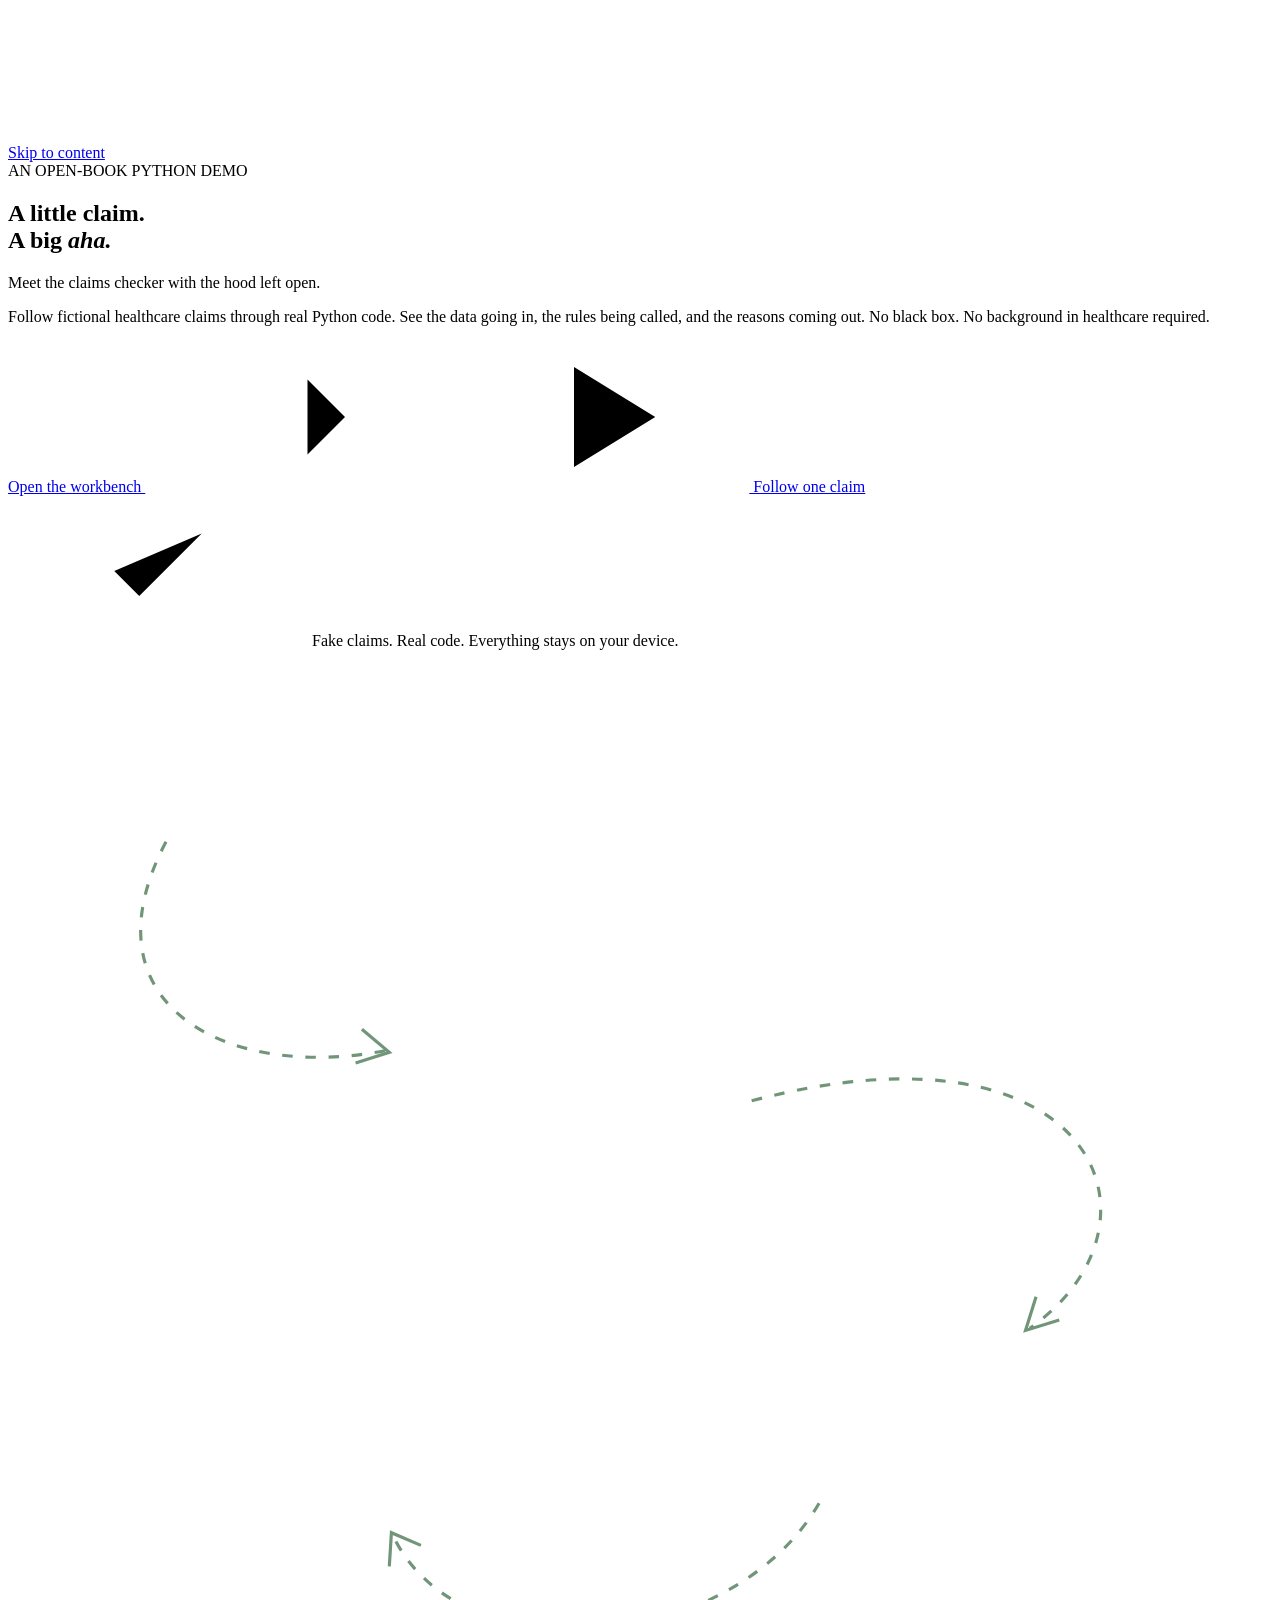
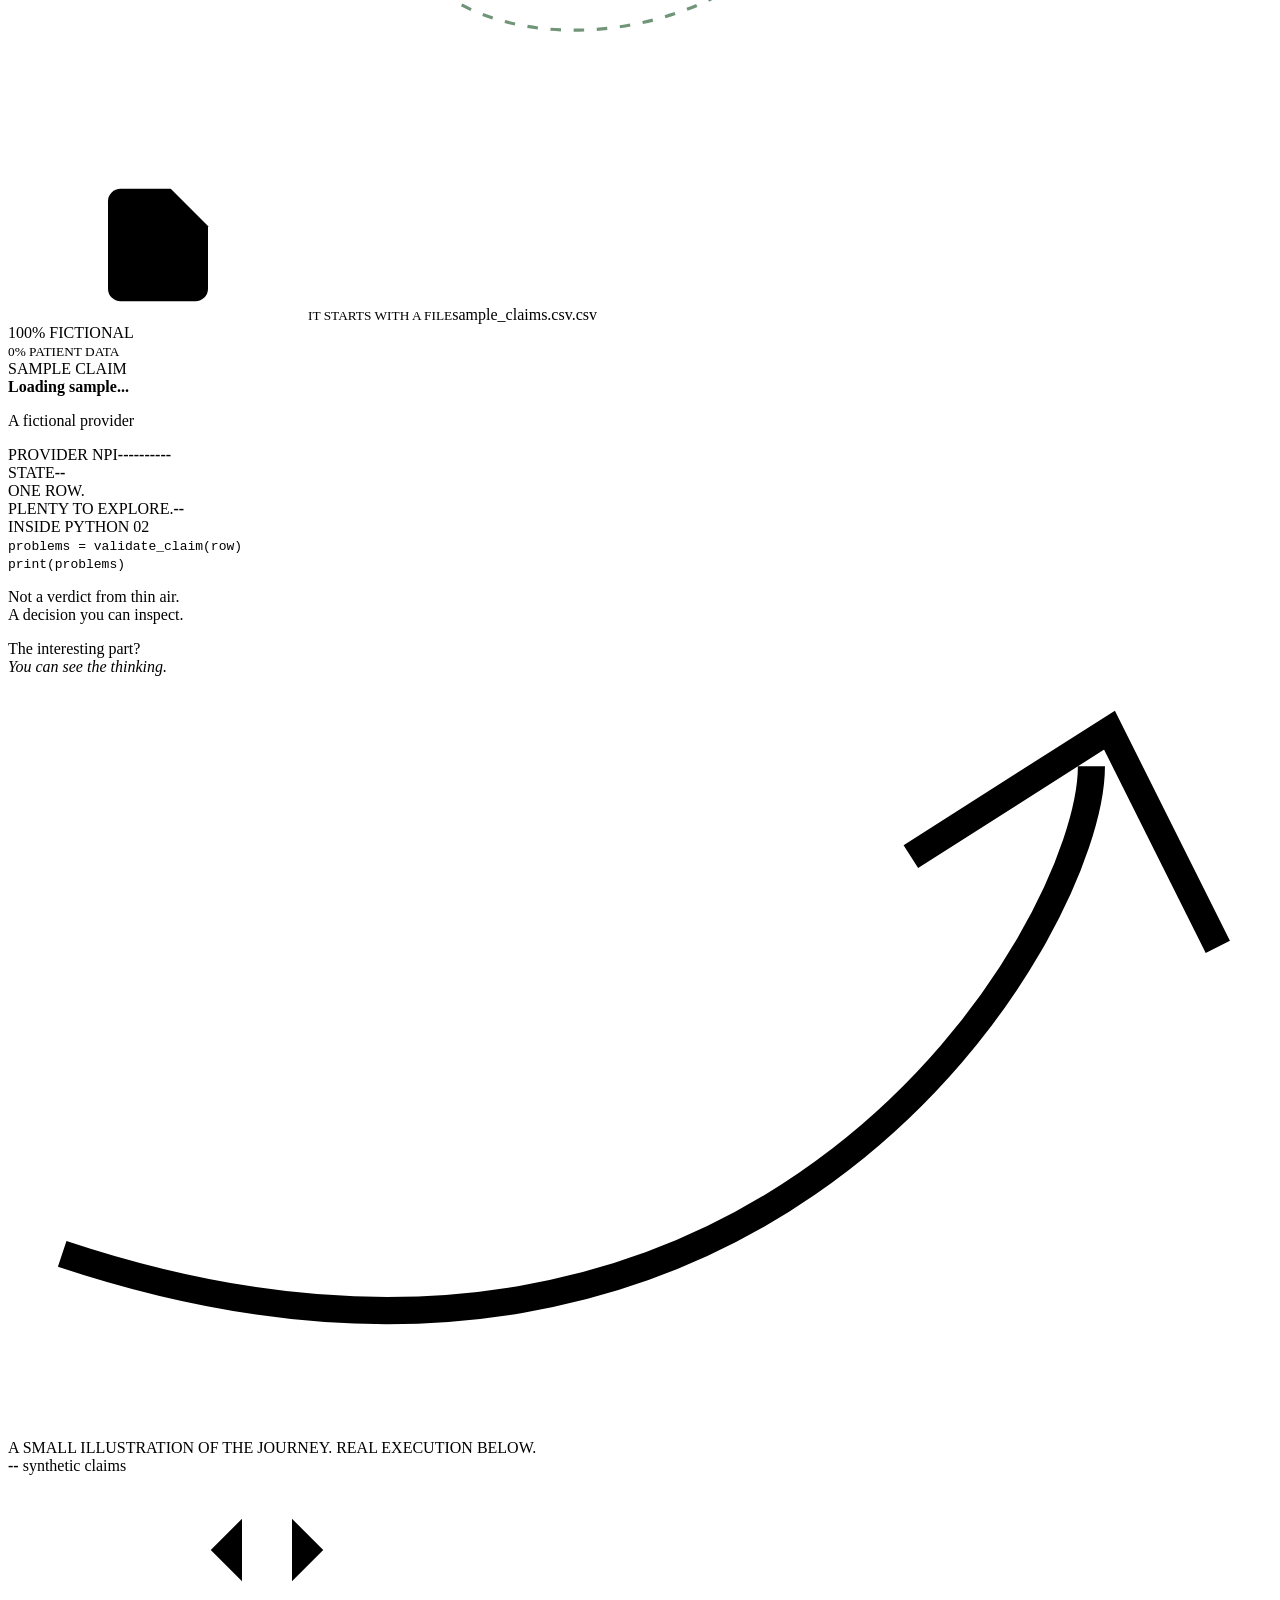
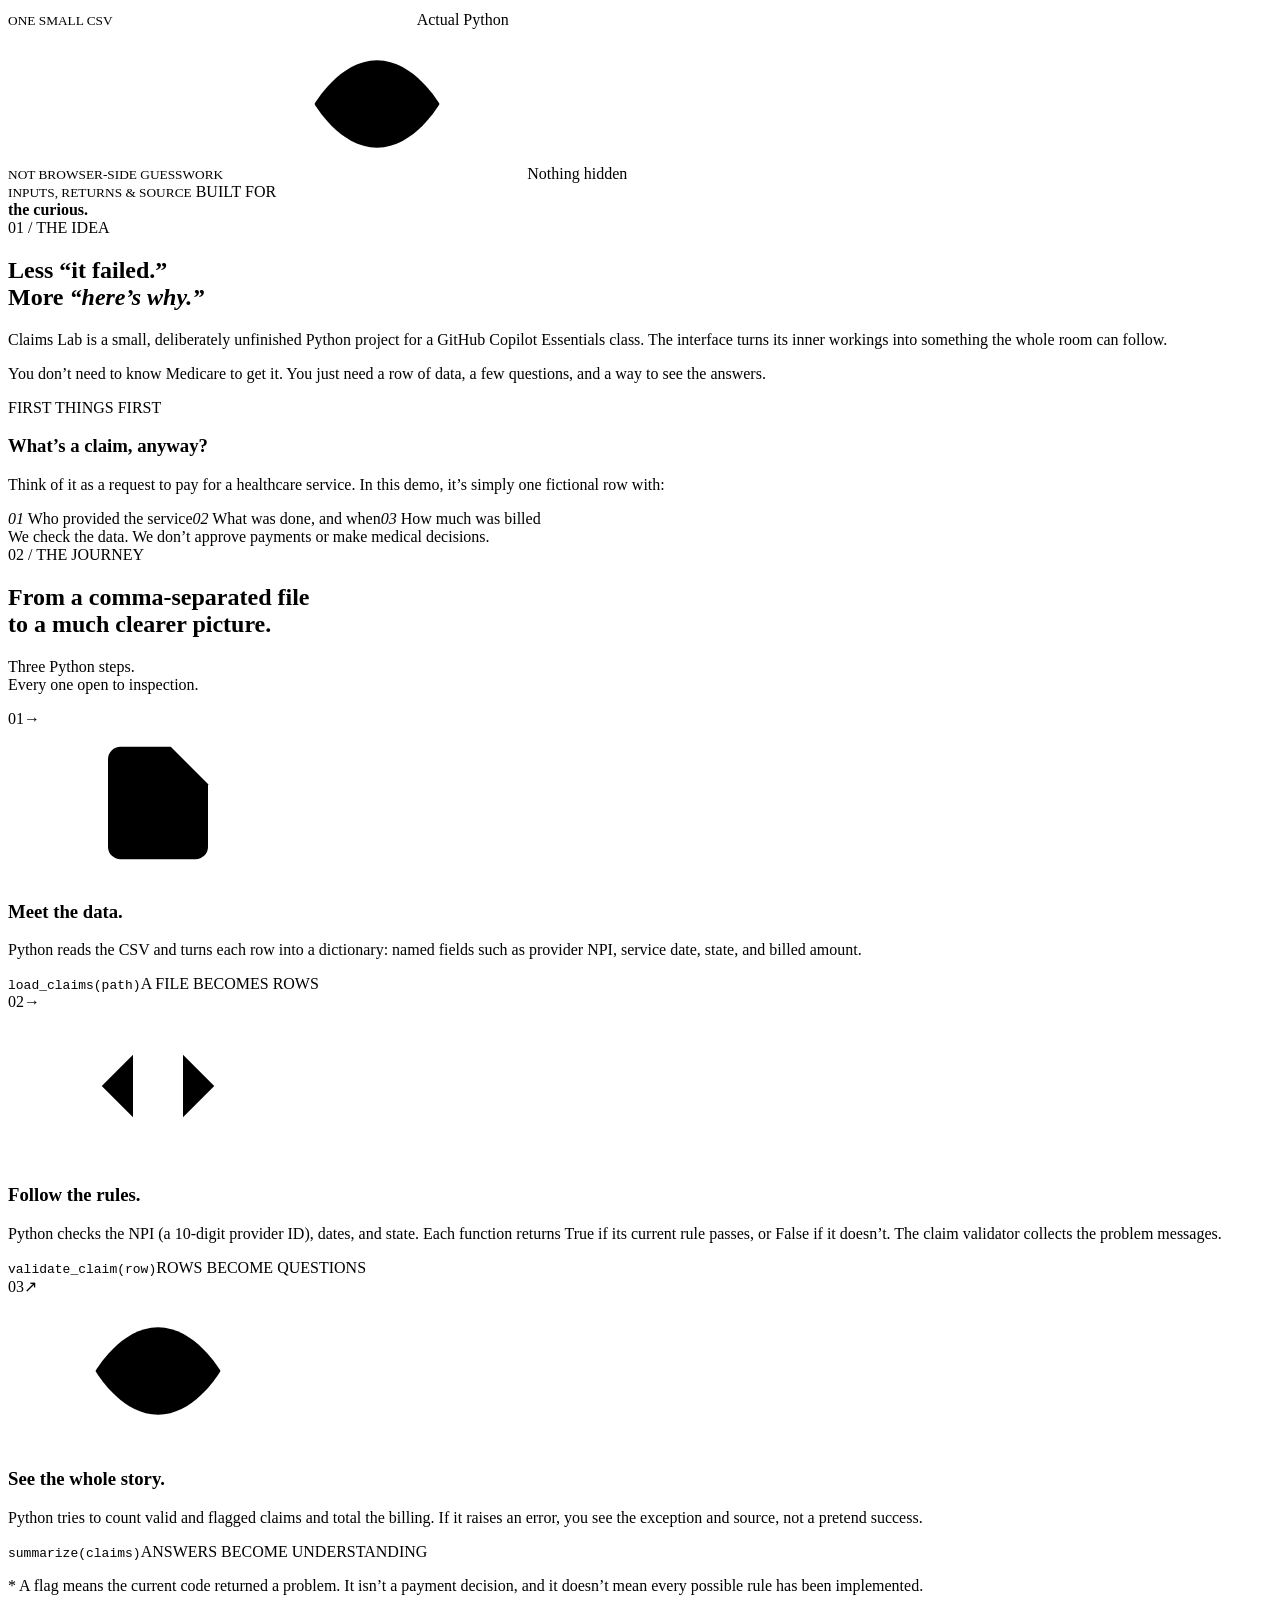
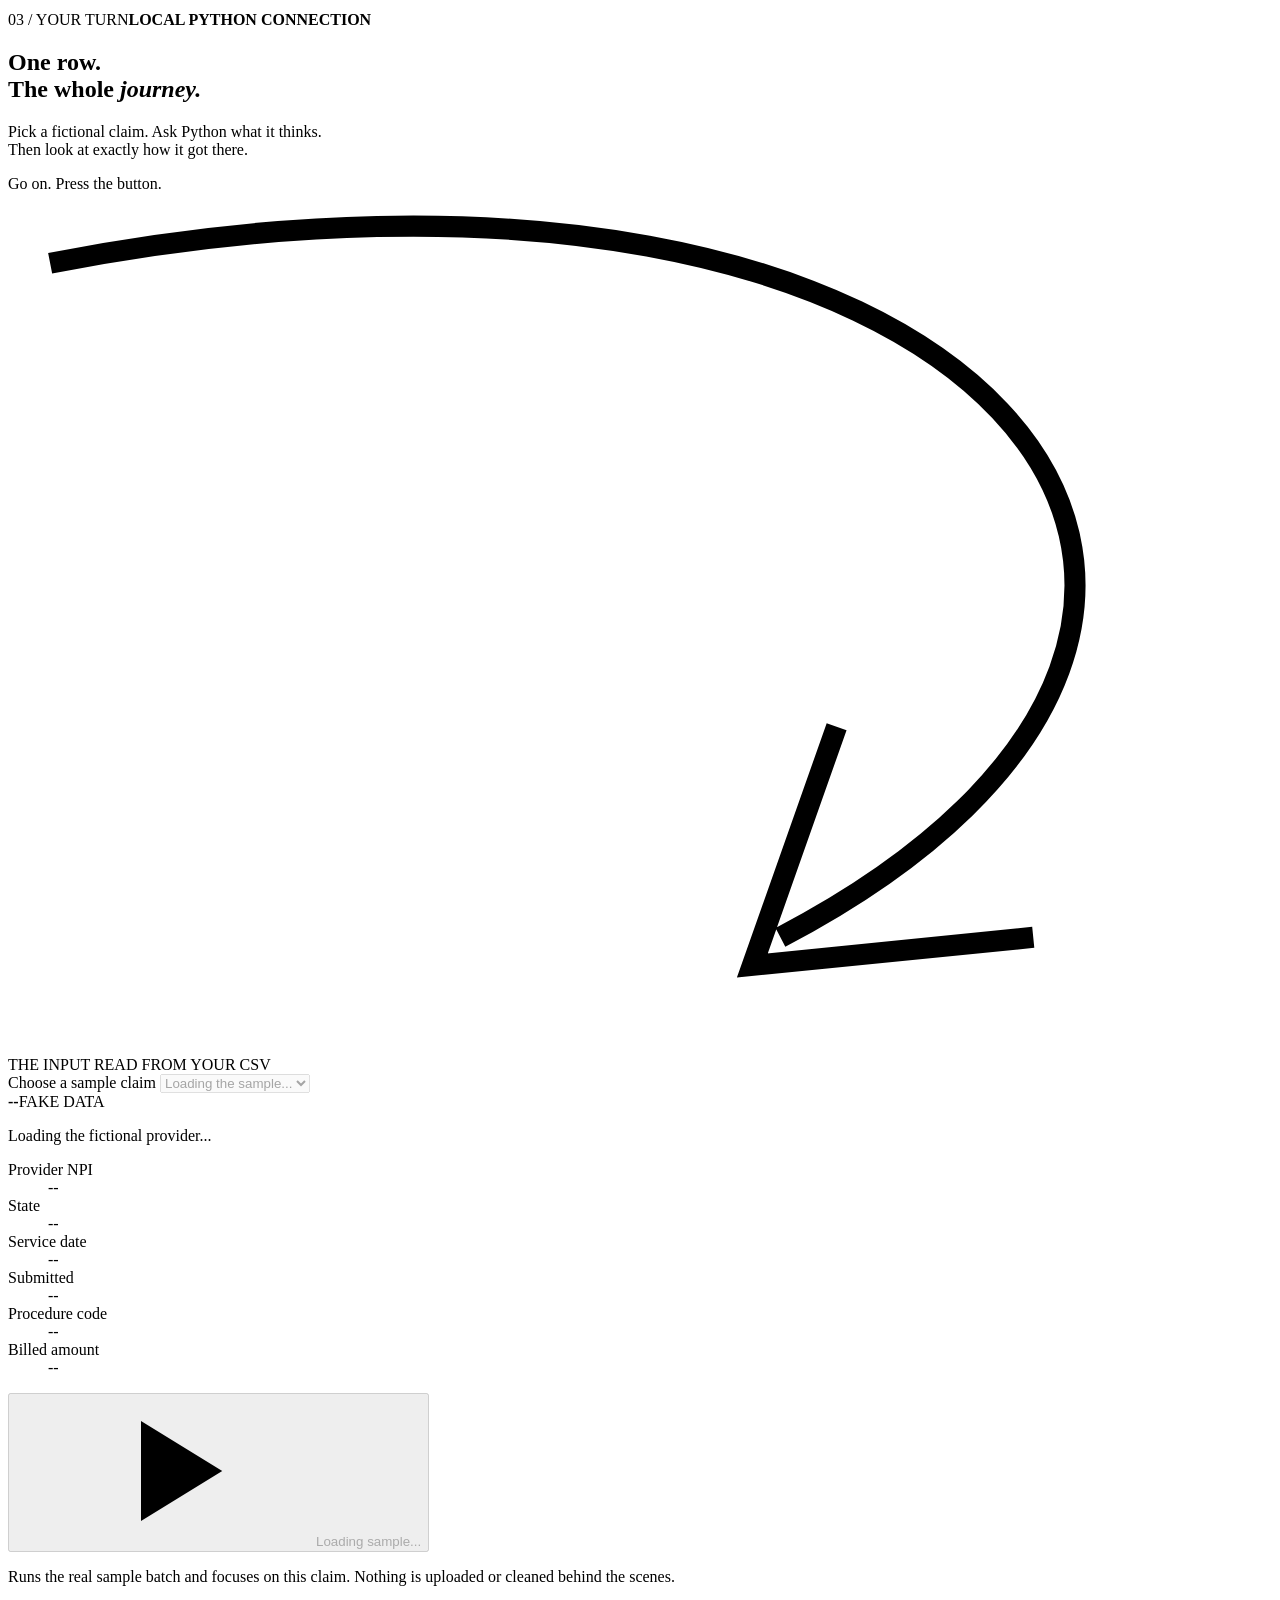
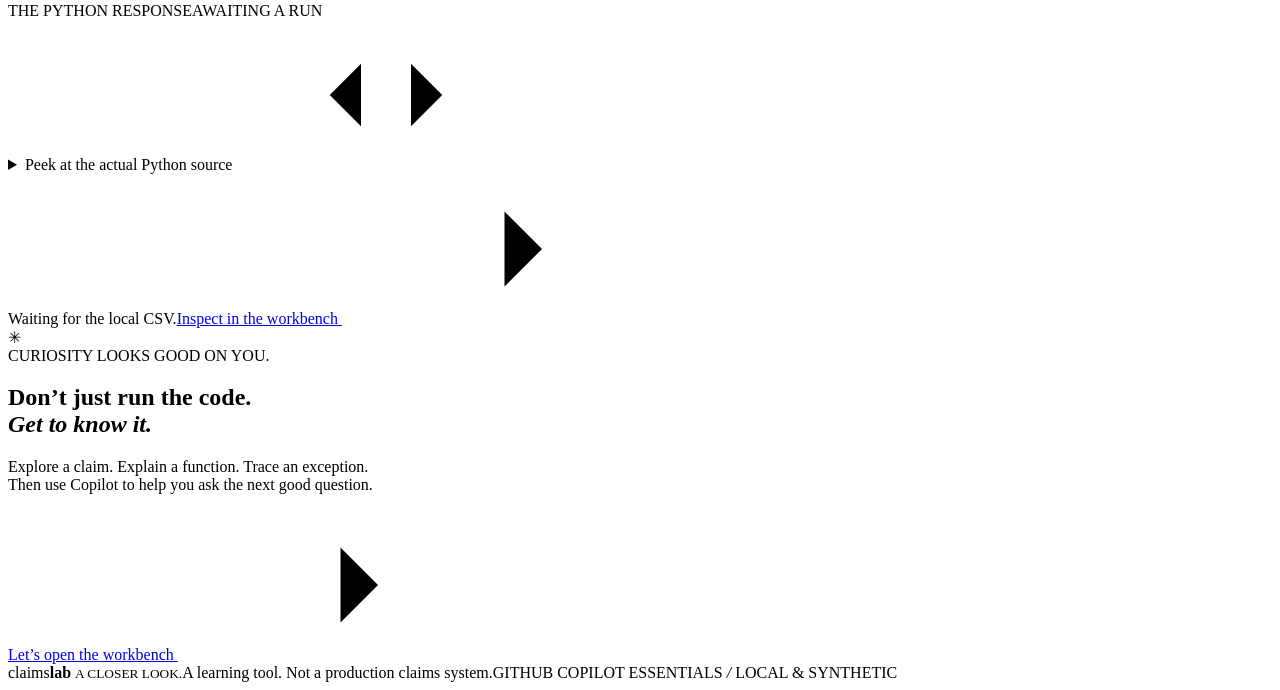
==== claims-checker/web/home.html @ 51cdf090 "Add Claims Lab Copilot Essentials training project Include the synthetic dataset, Python CLI, local " ====
<!doctype html>
<html lang="en">
<head>
  <meta charset="utf-8">
  <meta name="viewport" content="width=device-width, initial-scale=1">
  <meta name="theme-color" content="#183c34">
  <meta name="description" content="An open-book Python claims checker. Meet the fictional data, follow the actual code, and understand every flag.">
  <title>Claims Lab | A little claim. A big aha.</title>
  <link rel="icon" href="data:image/svg+xml,%3Csvg xmlns='http://www.w3.org/2000/svg' viewBox='0 0 32 32'%3E%3Crect width='32' height='32' rx='8' fill='%23153d3b'/%3E%3Cpath d='M9 10h14v4H9zm0 8h6v4H9zm10 0h4v4h-4z' fill='%239aebc4'/%3E%3C/svg%3E">
  <script src="/ui.js"></script>
  <link rel="stylesheet" href="/styles.css">
  <link rel="stylesheet" href="/home.css">
  <script src="/home.js" type="module"></script>
</head>
<body class="home-page">
  <a class="skip-link" href="#home-content">Skip to content</a>
  <svg class="icon-library" xmlns="http://www.w3.org/2000/svg" aria-hidden="true">
    <symbol id="h-arrow" viewBox="0 0 24 24"><path d="M4 12h16m-6-6 6 6-6 6"/></symbol>
    <symbol id="h-diagonal" viewBox="0 0 24 24"><path d="M5 19 19 5M5 5h14v14"/></symbol>
    <symbol id="h-file" viewBox="0 0 24 24"><path d="M14 3H6a2 2 0 0 0-2 2v14a2 2 0 0 0 2 2h12a2 2 0 0 0 2-2V9z"/><path d="M14 3v6h6M8 13h8M8 17h5"/></symbol>
    <symbol id="h-code" viewBox="0 0 24 24"><path d="m8 7-5 5 5 5m8-10 5 5-5 5m-3-13-2 19"/></symbol>
    <symbol id="h-check" viewBox="0 0 24 24"><path d="m5 12 4 4L19 6"/></symbol>
    <symbol id="h-play" viewBox="0 0 24 24"><path d="m8 4 13 8-13 8z"/></symbol>
    <symbol id="h-eye" viewBox="0 0 24 24"><path d="M2 12s4-7 10-7 10 7 10 7-4 7-10 7-10-7-10-7z"/><circle cx="12" cy="12" r="3"/></symbol>
  </svg>

  <!-- SITE_HEADER -->

  <main id="home-content" tabindex="-1">
    <section class="home-hero home-container" aria-labelledby="homeTitle">
      <div class="home-hero-copy">
        <div class="home-kicker"><span></span> AN OPEN-BOOK PYTHON DEMO</div>
        <h1 id="homeTitle">A little claim.<br>A big <em>aha.</em></h1>
        <p class="home-intro">Meet the claims checker with the hood left open.</p>
        <p class="home-description">Follow fictional healthcare claims through real Python code.
          See the data going in, the rules being called, and the reasons coming out.
          No black box. No background in healthcare required.</p>
        <div class="home-hero-actions">
          <a class="home-button home-button-dark" href="/lab" data-workbench-link>Open the workbench <svg class="icon" aria-hidden="true"><use href="#h-arrow"/></svg></a>
          <a class="home-text-link" href="#live-example"><span class="home-play-circle"><svg class="icon" aria-hidden="true"><use href="#h-play"/></svg></span> Follow one claim</a>
        </div>
        <div class="home-reassurance"><span class="home-small-check"><svg class="icon" aria-hidden="true"><use href="#h-check"/></svg></span> Fake claims. Real code. Everything stays on your device.</div>
      </div>

      <div class="hero-art" role="img" aria-label="Illustrated flow: a row from the sample CSV goes into Python and becomes an inspectable result.">
        <div class="art-orbit orbit-one"></div>
        <div class="art-orbit orbit-two"></div>
        <svg class="art-connectors" viewBox="0 0 600 530" fill="none" aria-hidden="true">
          <path d="M75 91C34 169 105 205 180 190M353 214C516 171 556 272 485 322M385 405C344 476 216 488 183 421" stroke="#719578" stroke-width="1.5" stroke-dasharray="5 6"/>
          <path d="m168 180 13 11-16 5m323 111-5 16 16-5M196 425l-14-6-1 16" stroke="#719578" stroke-width="1.5"/>
        </svg>
        <div class="art-file"><svg class="icon" aria-hidden="true"><use href="#h-file"/></svg><span><small>IT STARTS WITH A FILE</small>sample_claims.csv</span><span class="file-corner">.csv</span></div>
        <div class="art-stamp"><span>100%</span> FICTIONAL<br><small>0% PATIENT DATA</small></div>
        <article class="art-claim" aria-hidden="true">
          <div class="art-claim-top"><span>SAMPLE CLAIM</span><span class="paper-clip"></span></div>
          <strong data-claim-field="claim_id">Loading sample...</strong>
          <p data-claim-field="provider_name">A fictional provider</p>
          <div class="art-claim-fields"><div><span>PROVIDER NPI</span><b data-claim-field="provider_npi">----------</b></div><div><span>STATE</span><b data-claim-field="state">--</b></div></div>
          <div class="art-claim-rule"></div>
          <div class="art-claim-bottom"><span>ONE ROW.<br>PLENTY TO EXPLORE.</span><strong data-claim-field="billed_amount" data-money>--</strong></div>
          <span class="art-paper-holes"><i></i><i></i><i></i></span>
        </article>
        <div class="art-python"><div><span class="python-dot"></span> INSIDE PYTHON <span>02</span></div><code>problems = validate_claim(row)<br><span>print</span>(problems)</code><p>Not a verdict from thin air.<br>A decision you can inspect.</p></div>
        <div class="art-note">The interesting part?<br><em>You can see the thinking.</em><svg viewBox="0 0 70 42" fill="none" aria-hidden="true"><path d="M3 32C42 45 60 14 60 5m-10 5 11-7 6 12" stroke="currentColor" stroke-width="1.5"/></svg></div>
        <span class="art-caption">A SMALL ILLUSTRATION OF THE JOURNEY. REAL EXECUTION BELOW.</span>
      </div>
    </section>

    <div class="home-proof-strip">
      <div class="home-container home-proof-inner">
        <span><strong id="homeClaimCount">--</strong> <span>synthetic claims<br><small>ONE SMALL CSV</small></span></span>
        <span><svg class="icon" aria-hidden="true"><use href="#h-code"/></svg><span>Actual Python<br><small>NOT BROWSER-SIDE GUESSWORK</small></span></span>
        <span><svg class="icon" aria-hidden="true"><use href="#h-eye"/></svg><span>Nothing hidden<br><small>INPUTS, RETURNS &amp; SOURCE</small></span></span>
        <span class="proof-classroom">BUILT FOR<br><strong>the curious.</strong></span>
      </div>
    </div>

    <section class="home-about home-container" id="about" aria-labelledby="aboutTitle">
      <div class="section-index">01 <span>/ THE IDEA</span></div>
      <div class="about-grid">
        <div>
          <h2 id="aboutTitle">Less &ldquo;it failed.&rdquo;<br>More <em>&ldquo;here&rsquo;s why.&rdquo;</em></h2>
          <p>Claims Lab is a small, deliberately unfinished Python project for a
            GitHub Copilot Essentials class. The interface turns its inner workings
            into something the whole room can follow.</p>
          <p>You don&rsquo;t need to know Medicare to get it. You just need a row
            of data, a few questions, and a way to see the answers.</p>
        </div>
        <div class="claim-definition">
          <span class="definition-label">FIRST THINGS FIRST</span>
          <h3>What&rsquo;s a claim, anyway?</h3>
          <p>Think of it as a request to pay for a healthcare service.
            In this demo, it&rsquo;s simply one fictional row with:</p>
          <div class="definition-fields"><span><i>01</i> Who provided the service</span><span><i>02</i> What was done, and when</span><span><i>03</i> How much was billed</span></div>
          <div class="definition-footnote">We check the data. We don&rsquo;t approve payments or make medical decisions.</div>
        </div>
      </div>
    </section>

    <section class="home-how home-container" id="how-it-works" aria-labelledby="howTitle">
      <div class="section-index">02 <span>/ THE JOURNEY</span></div>
      <div class="how-heading"><h2 id="howTitle">From a comma-separated file<br>to a much clearer picture.</h2><p>Three Python steps.<br>Every one open to inspection.</p></div>
      <div class="how-steps">
        <article class="how-step"><span class="how-number">01<span>&rarr;</span></span><div class="how-icon"><svg class="icon" aria-hidden="true"><use href="#h-file"/></svg></div><h3>Meet the data.</h3><p>Python reads the CSV and turns each row into a dictionary: named fields such as provider NPI, service date, state, and billed amount.</p><code>load_claims(path)</code><span class="how-caption">A FILE BECOMES ROWS</span></article>
        <article class="how-step"><span class="how-number">02<span>&rarr;</span></span><div class="how-icon"><svg class="icon" aria-hidden="true"><use href="#h-code"/></svg></div><h3>Follow the rules.</h3><p>Python checks the NPI (a 10-digit provider ID), dates, and state. Each function returns True if its current rule passes, or False if it doesn&rsquo;t. The claim validator collects the problem messages.</p><code>validate_claim(row)</code><span class="how-caption">ROWS BECOME QUESTIONS</span></article>
        <article class="how-step"><span class="how-number">03<span>&#8599;</span></span><div class="how-icon"><svg class="icon" aria-hidden="true"><use href="#h-eye"/></svg></div><h3>See the whole story.</h3><p>Python tries to count valid and flagged claims and total the billing. If it raises an error, you see the exception and source, not a pretend success.</p><code>summarize(claims)</code><span class="how-caption">ANSWERS BECOME UNDERSTANDING</span></article>
      </div>
      <p class="how-aside"><span>*</span> A flag means the current code returned a problem. It isn&rsquo;t a payment decision, and it doesn&rsquo;t mean every possible rule has been implemented.</p>
    </section>

    <section class="home-example" id="live-example" aria-labelledby="exampleTitle">
      <div class="home-container">
        <div class="section-index">03 <span>/ YOUR TURN</span><span class="example-live-label"><span></span><b id="homeConnection">LOCAL PYTHON CONNECTION</b></span></div>
        <div class="example-heading"><div><h2 id="exampleTitle">One row.<br>The whole <em>journey.</em></h2><p>Pick a fictional claim. Ask Python what it thinks.<br>Then look at exactly how it got there.</p></div><span class="example-handnote">Go on. Press the button.<svg viewBox="0 0 90 60" fill="none" aria-hidden="true"><path d="M3 5C70-8 99 30 55 53m4-15-6 17 20-2" stroke="currentColor" stroke-width="1.5"/></svg></span></div>
        <div class="example-error" id="homeError" role="alert" hidden></div>
        <p class="sr-only" id="homeAnnouncement" role="status" aria-live="polite"></p>
        <div class="example-grid">
          <article class="example-input">
            <div class="example-card-label"><span class="example-dot"></span> THE INPUT <span>READ FROM YOUR CSV</span></div>
            <label for="exampleClaimSelect">Choose a sample claim</label>
            <select id="exampleClaimSelect" disabled><option>Loading the sample...</option></select>
            <div class="example-claim-heading"><strong data-claim-field="claim_id">--</strong><span>FAKE DATA</span></div>
            <p class="example-provider" data-claim-field="provider_name">Loading the fictional provider...</p>
            <dl class="example-fields">
              <div><dt>Provider NPI</dt><dd data-claim-field="provider_npi">--</dd></div>
              <div><dt>State</dt><dd data-claim-field="state">--</dd></div>
              <div><dt>Service date</dt><dd data-claim-field="date_of_service">--</dd></div>
              <div><dt>Submitted</dt><dd data-claim-field="date_submitted">--</dd></div>
              <div><dt>Procedure code</dt><dd data-claim-field="procedure_code">--</dd></div>
              <div><dt>Billed amount</dt><dd data-claim-field="billed_amount" data-money>--</dd></div>
            </dl>
            <button class="home-button home-button-dark example-run" id="exampleRunButton" type="button" disabled><svg class="icon" aria-hidden="true"><use href="#h-play"/></svg><span>Loading sample...</span></button>
            <p class="example-input-note">Runs the real sample batch and focuses on this claim. Nothing is uploaded or cleaned behind the scenes.</p>
          </article>
          <article class="example-output" aria-labelledby="outputTitle">
            <div class="example-output-heading"><span class="example-card-label" id="outputTitle">THE PYTHON RESPONSE</span><span class="example-verdict pending" id="exampleVerdict">AWAITING A RUN</span></div>
            <div class="example-checks" id="exampleChecks"></div>
            <div class="example-problems" id="exampleProblems"></div>
            <div class="example-report" id="exampleReport" hidden></div>
            <details class="example-source" id="exampleSource">
              <summary>Peek at the actual Python source <svg class="icon" aria-hidden="true"><use href="#h-code"/></svg></summary>
              <label for="exampleSourceSelect" class="sr-only">Python function source</label>
              <select id="exampleSourceSelect"></select>
              <span class="example-source-location" id="exampleSourceLocation"></span>
              <pre id="exampleSourceCode" tabindex="0" aria-label="Actual Python function source"></pre>
            </details>
            <div class="example-output-footer"><span id="exampleCapture">Waiting for the local CSV.</span><a id="exampleWorkbench" href="/lab#claims-section" data-workbench-link>Inspect in the workbench <svg class="icon" aria-hidden="true"><use href="#h-arrow"/></svg></a></div>
          </article>
        </div>
      </div>
    </section>

    <section class="home-closing home-container" aria-labelledby="closingTitle">
      <span class="closing-spark" aria-hidden="true">&#10035;</span>
      <div><div class="home-kicker">CURIOSITY LOOKS GOOD ON YOU.</div><h2 id="closingTitle">Don&rsquo;t just run the code.<br><em>Get to know it.</em></h2><p>Explore a claim. Explain a function. Trace an exception.<br>Then use Copilot to help you ask the next good question.</p></div>
      <a class="home-button home-button-dark" href="/lab" data-workbench-link>Let&rsquo;s open the workbench <svg class="icon" aria-hidden="true"><use href="#h-arrow"/></svg></a>
    </section>
  </main>

  <footer class="home-footer"><div class="home-container"><span>claims<strong>lab</strong> <small>A CLOSER LOOK.</small></span><span>A learning tool. Not a production claims system.</span><span>GITHUB COPILOT ESSENTIALS <i>/</i> LOCAL &amp; SYNTHETIC</span></div></footer>
  <noscript><div class="noscript-message">Enable JavaScript for the live Python example. You can still read the walkthrough above or use the original command-line exercise.</div></noscript>
</body>
</html>
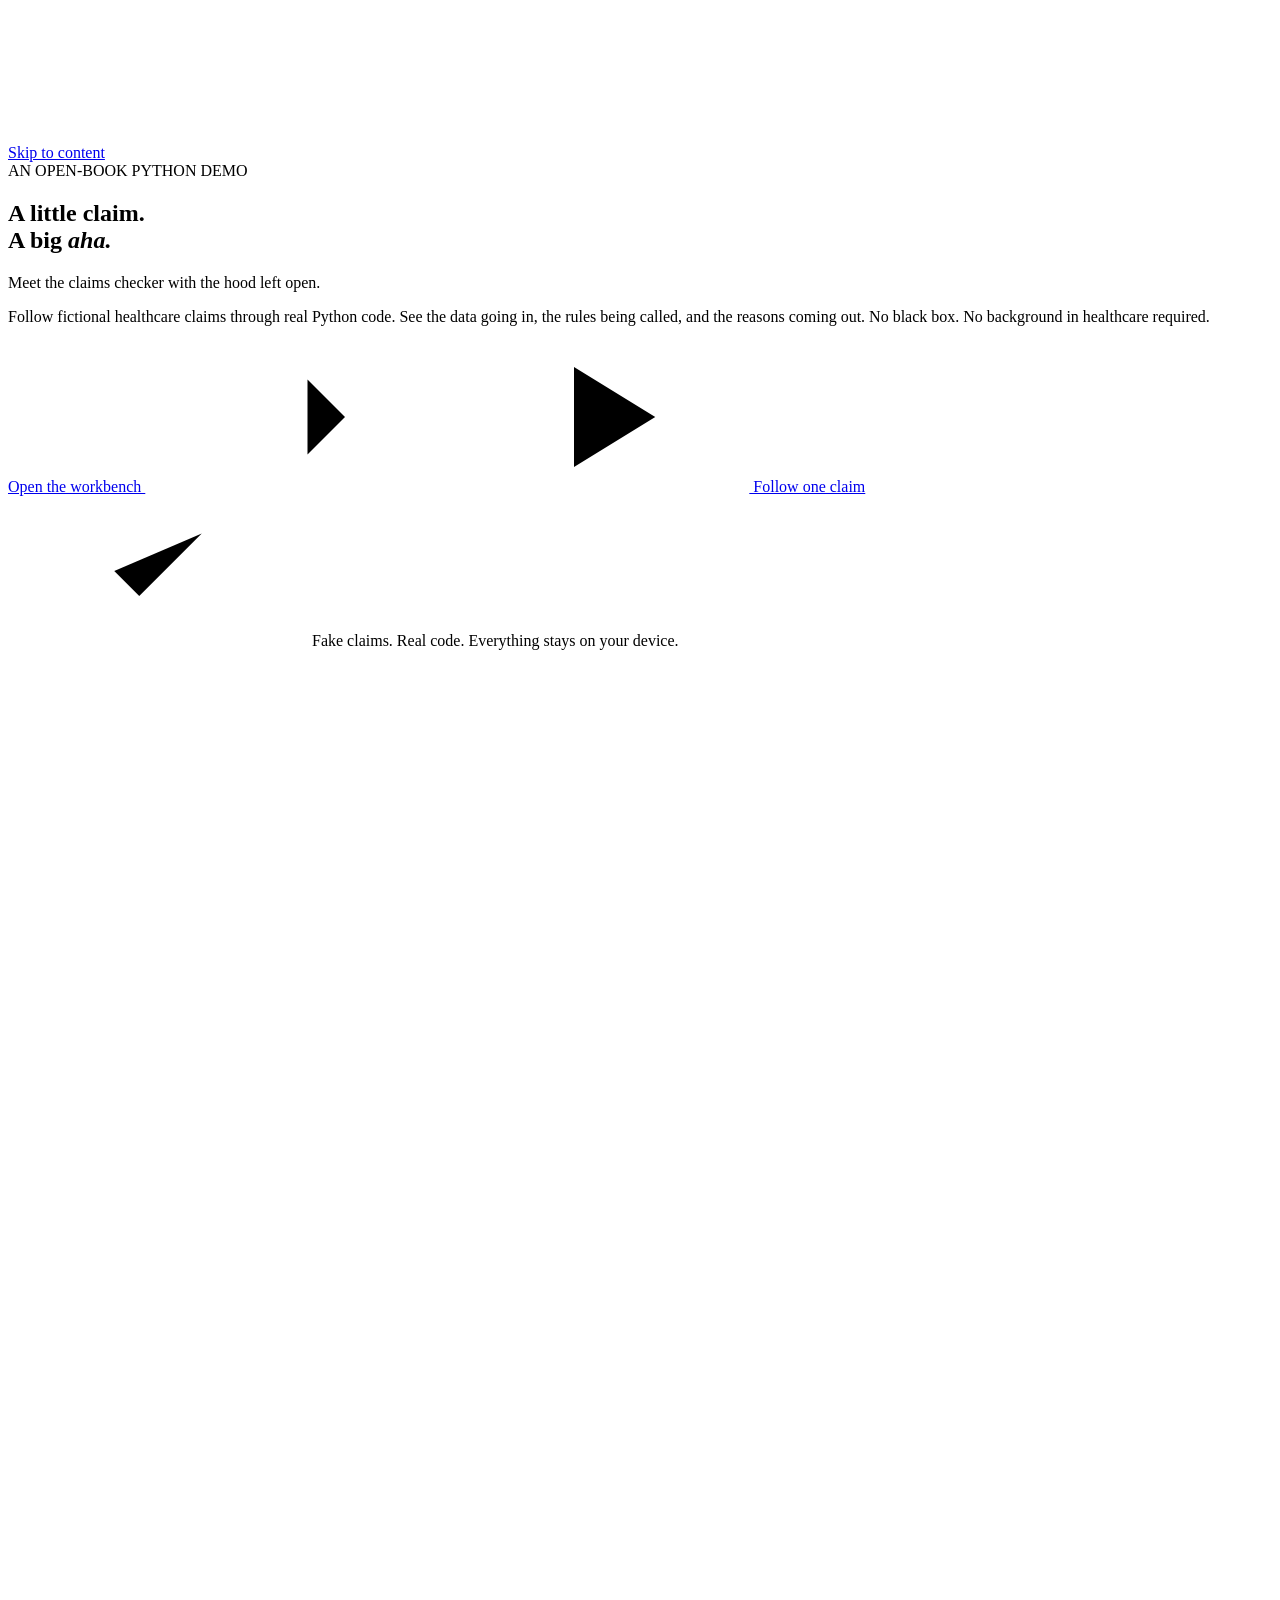
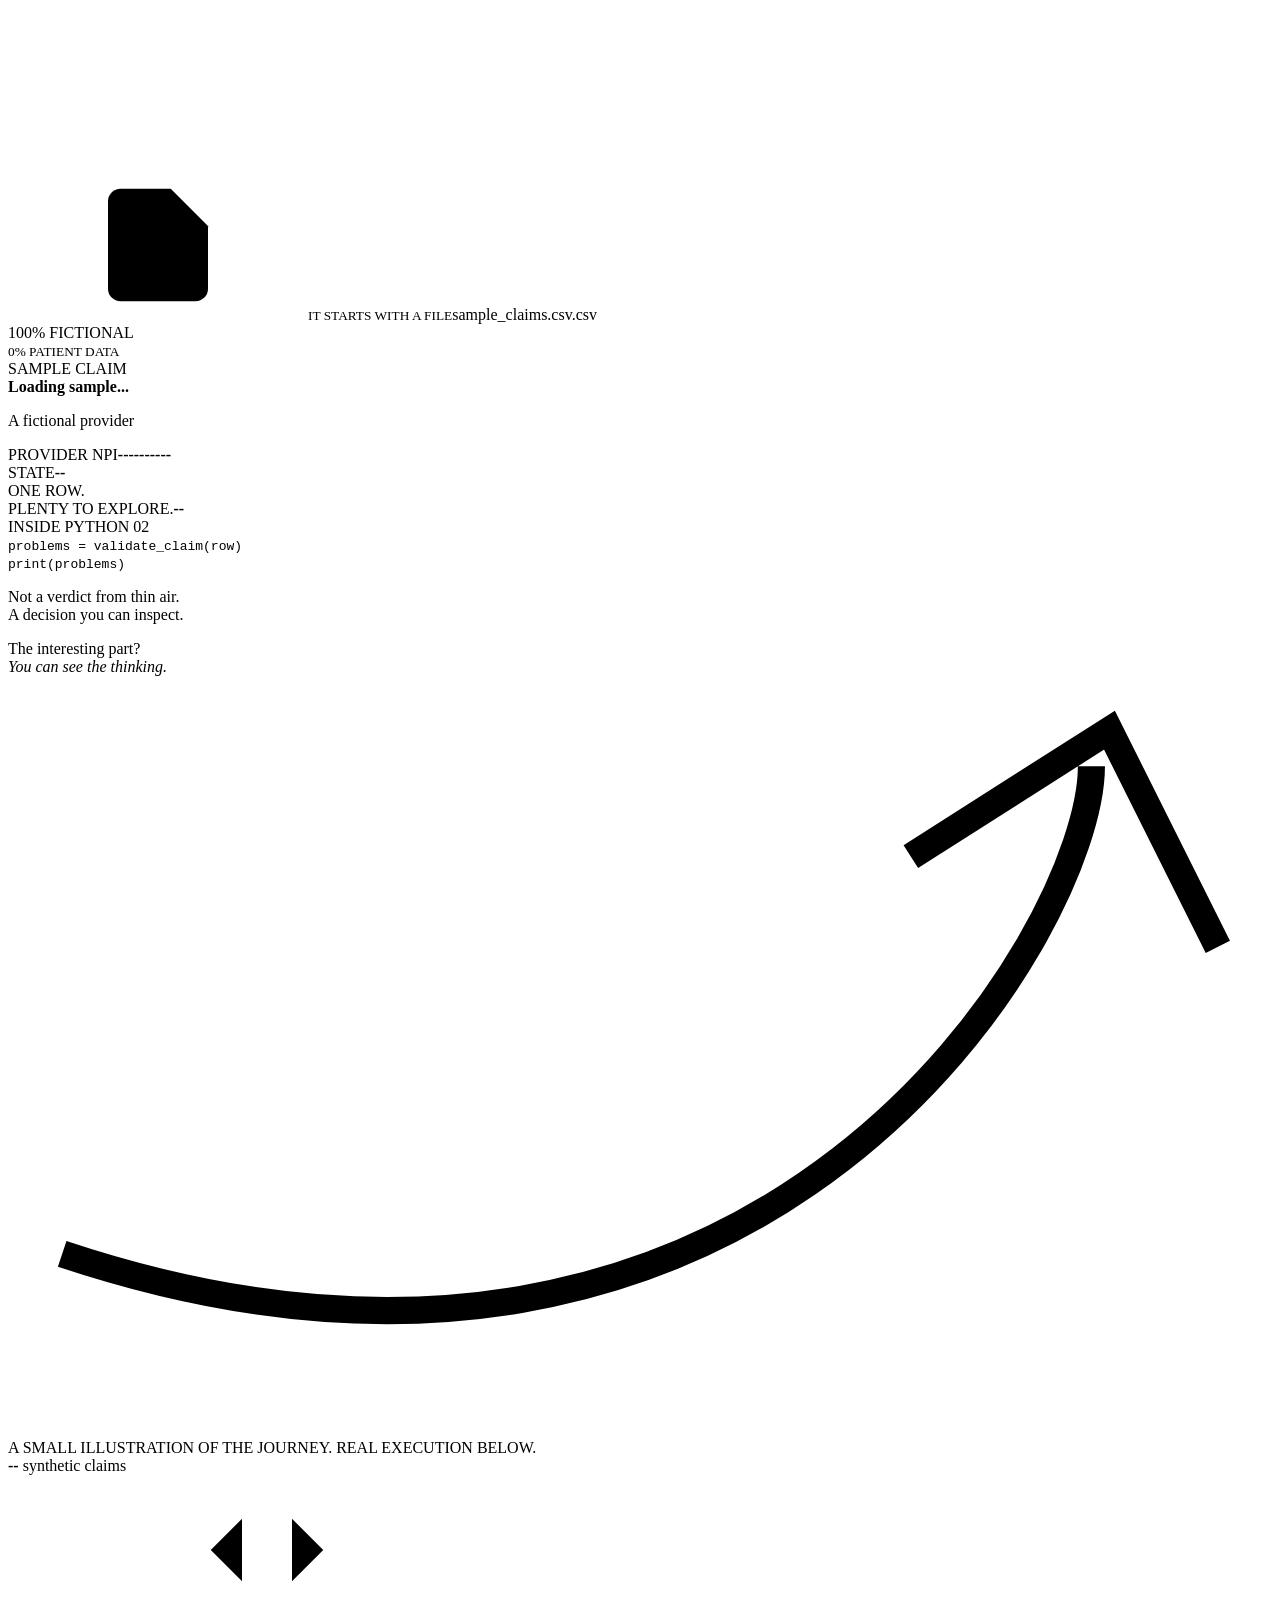
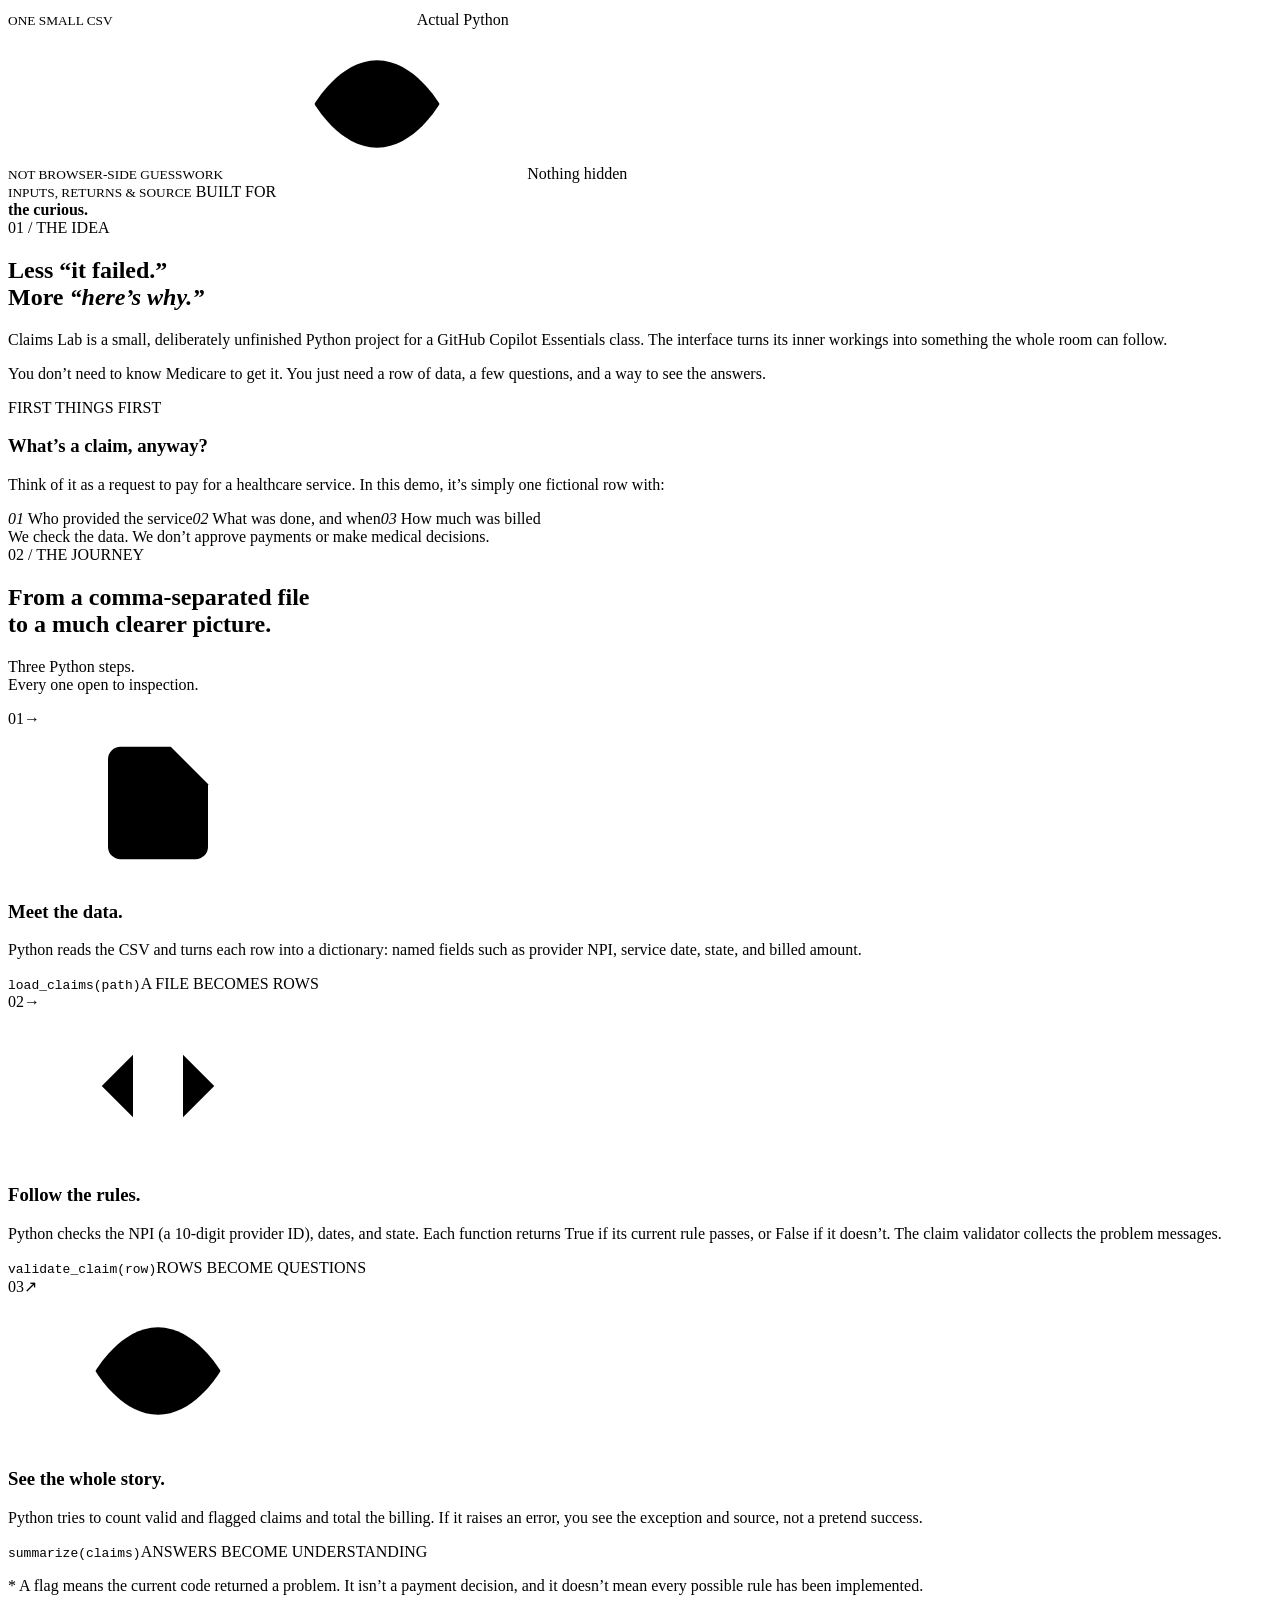
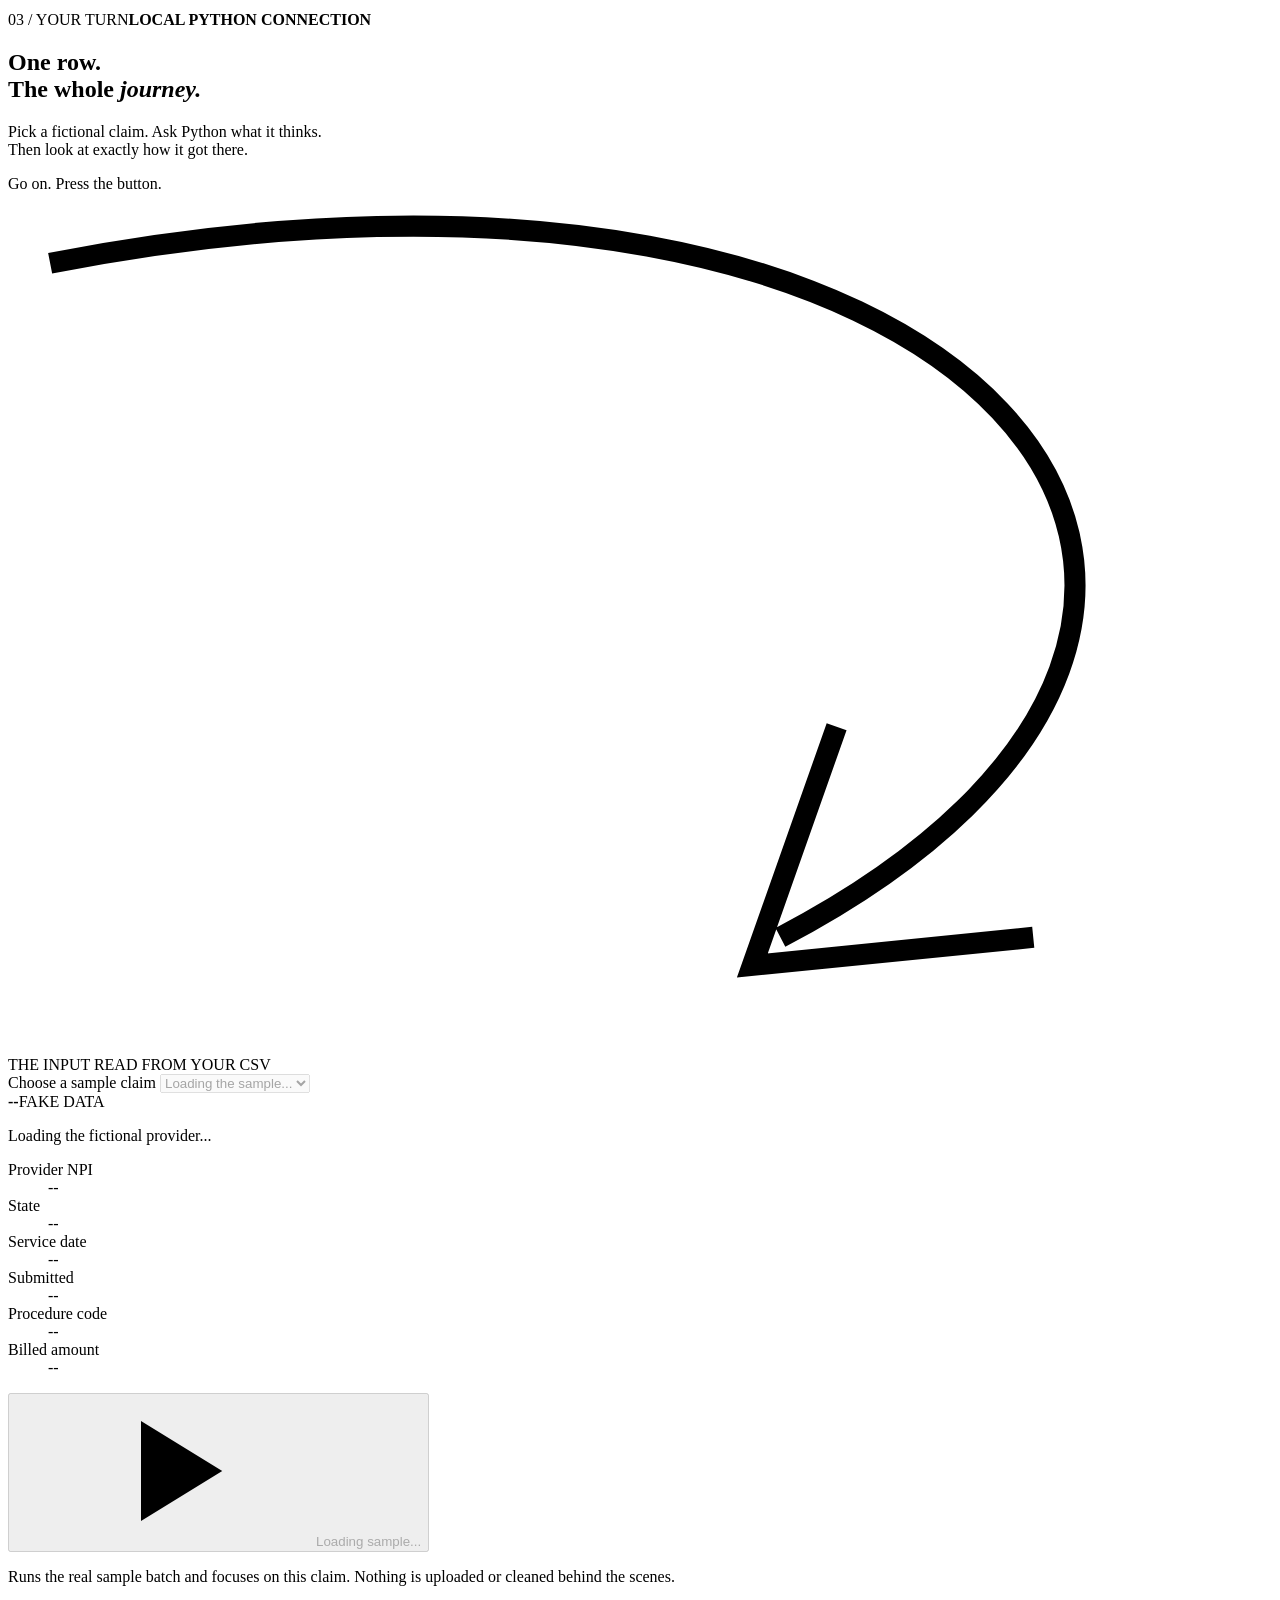
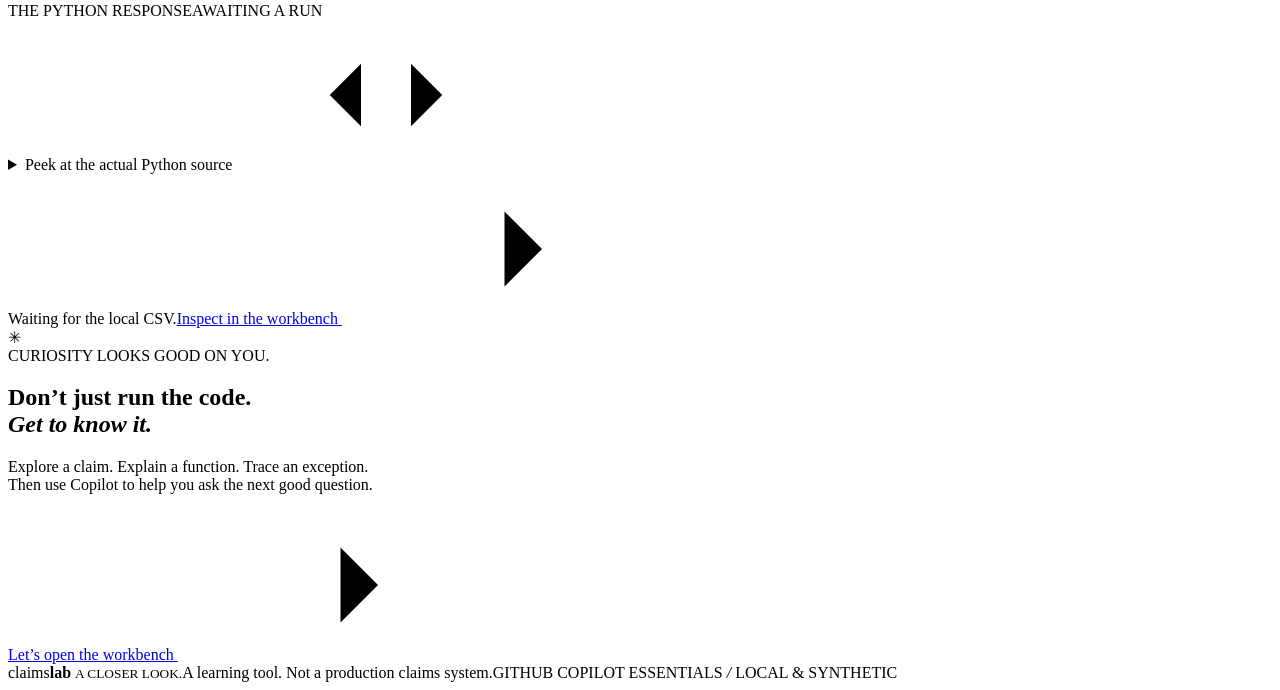
==== commit bdd2a4e7: "Change app theme from green to blue in both color modes Co-authored-by: pradofernando <99512617+prad" ====
--- a/claims-checker/web/home.html
+++ b/claims-checker/web/home.html
@@ -3,10 +3,10 @@
 <head>
   <meta charset="utf-8">
   <meta name="viewport" content="width=device-width, initial-scale=1">
-  <meta name="theme-color" content="#183c34">
+  <meta name="theme-color" content="#182d49">
   <meta name="description" content="An open-book Python claims checker. Meet the fictional data, follow the actual code, and understand every flag.">
   <title>Claims Lab | A little claim. A big aha.</title>
-  <link rel="icon" href="data:image/svg+xml,%3Csvg xmlns='http://www.w3.org/2000/svg' viewBox='0 0 32 32'%3E%3Crect width='32' height='32' rx='8' fill='%23153d3b'/%3E%3Cpath d='M9 10h14v4H9zm0 8h6v4H9zm10 0h4v4h-4z' fill='%239aebc4'/%3E%3C/svg%3E">
+  <link rel="icon" href="data:image/svg+xml,%3Csvg xmlns='http://www.w3.org/2000/svg' viewBox='0 0 32 32'%3E%3Crect width='32' height='32' rx='8' fill='%23182d49'/%3E%3Cpath d='M9 10h14v4H9zm0 8h6v4H9zm10 0h4v4h-4z' fill='%23adcff8'/%3E%3C/svg%3E">
   <script src="/ui.js"></script>
   <link rel="stylesheet" href="/styles.css">
   <link rel="stylesheet" href="/home.css">
@@ -46,8 +46,8 @@
         <div class="art-orbit orbit-one"></div>
         <div class="art-orbit orbit-two"></div>
         <svg class="art-connectors" viewBox="0 0 600 530" fill="none" aria-hidden="true">
-          <path d="M75 91C34 169 105 205 180 190M353 214C516 171 556 272 485 322M385 405C344 476 216 488 183 421" stroke="#719578" stroke-width="1.5" stroke-dasharray="5 6"/>
-          <path d="m168 180 13 11-16 5m323 111-5 16 16-5M196 425l-14-6-1 16" stroke="#719578" stroke-width="1.5"/>
+          <path d="M75 91C34 169 105 205 180 190M353 214C516 171 556 272 485 322M385 405C344 476 216 488 183 421" stroke="var(--art-line)" stroke-width="1.5" stroke-dasharray="5 6"/>
+          <path d="m168 180 13 11-16 5m323 111-5 16 16-5M196 425l-14-6-1 16" stroke="var(--art-line)" stroke-width="1.5"/>
         </svg>
         <div class="art-file"><svg class="icon" aria-hidden="true"><use href="#h-file"/></svg><span><small>IT STARTS WITH A FILE</small>sample_claims.csv</span><span class="file-corner">.csv</span></div>
         <div class="art-stamp"><span>100%</span> FICTIONAL<br><small>0% PATIENT DATA</small></div>
